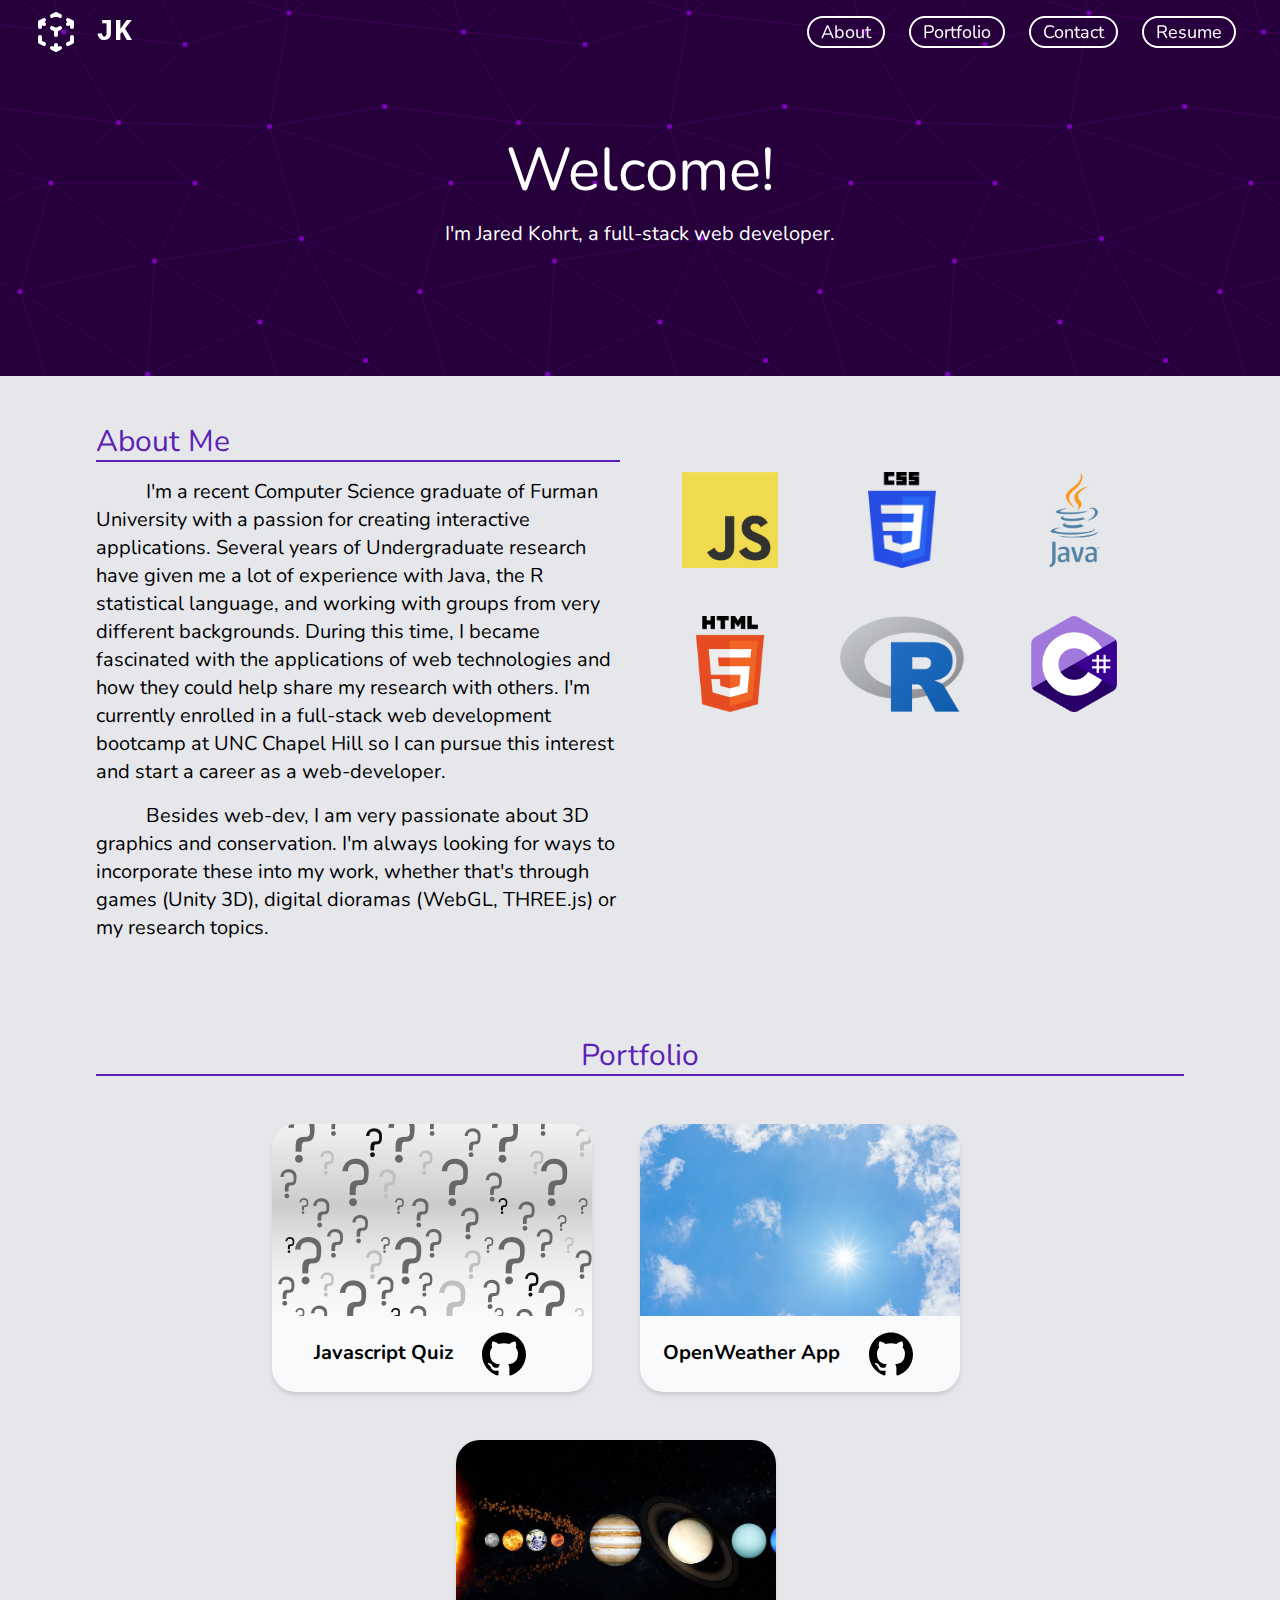
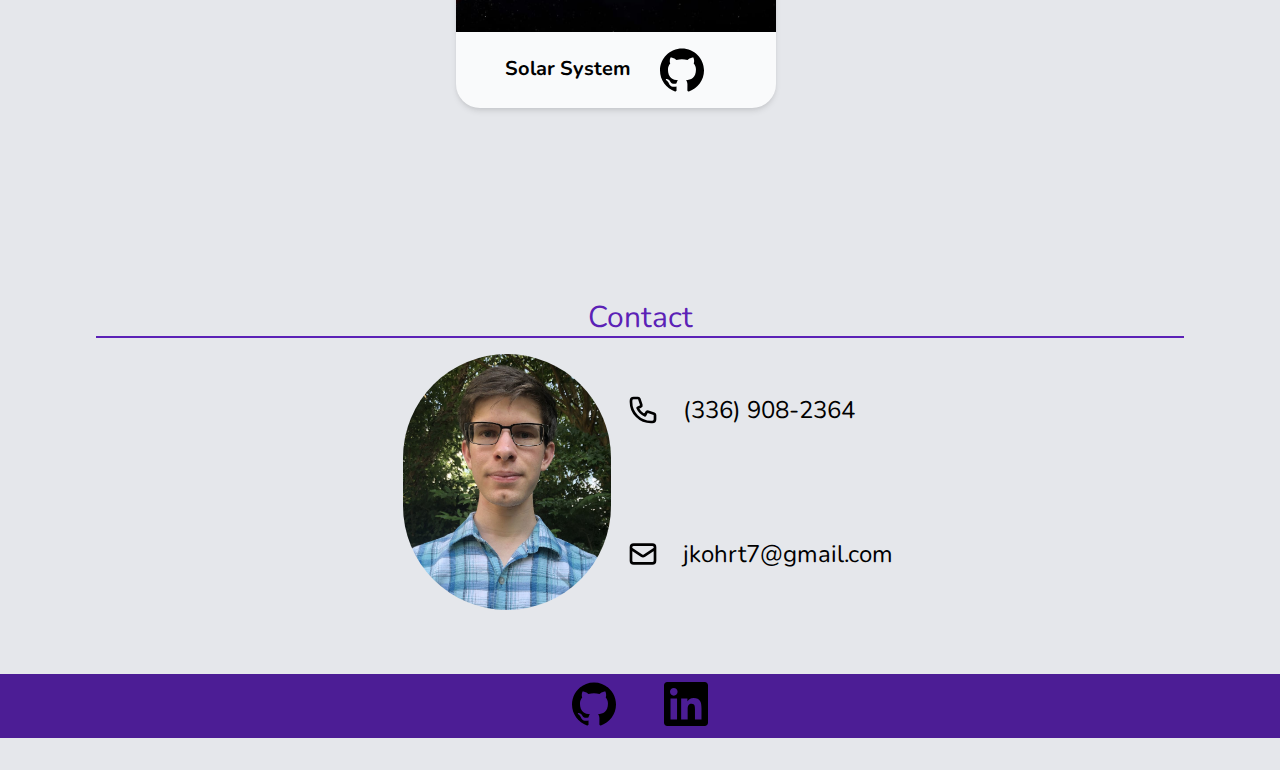
==== index.html @ 85f845a0 "First commit" ====
<html lang="en">
<head>
    <meta charset="UTF-8">
    <meta http-equiv="X-UA-Compatible" content="IE=edge">
    <meta name="viewport" content="width=device-width, initial-scale=1.0">
    <title>Document</title>
    <link rel = "stylesheet" href = "styles.css">
</head>

<body class = "text-black-700 bg-gray-200 font-body">

    <!--content wrapper-->
        <nav id= "navbar" class = "sticky -my-8 pt-2 top-0 z-50 bg-opacity-0 bg-purple-900 transition ease-in duration-500"> 
            <div class = "px-8 mx-auto"> 
                <div class = "flex justify-between align-center">     
                    
                    <!--Logo-->
                    <div class = "flex">
                        <a class = "flex items-center space-x-4" href = "#">
                            <svg xmlns="http://www.w3.org/2000/svg" class="text-white h-12 w-12" fill="none" viewBox="0 0 24 24" stroke="currentColor">
                                <path stroke-linecap="round" stroke-linejoin="round" stroke-width="2" d="M14 10l-2 1m0 0l-2-1m2 1v2.5M20 7l-2 1m2-1l-2-1m2 1v2.5M14 4l-2-1-2 1M4 7l2-1M4 7l2 1M4 7v2.5M12 21l-2-1m2 1l2-1m-2 1v-2.5M6 18l-2-1v-2.5M18 18l2-1v-2.5" />
                            </svg>
                            <span class = "font-mono text-3xl text-white font-extrabold">JK</span>
                        </a>
                    </div>
                    <!--Primary nav-->
                    <div id= "nav-menu" class = "flex hidden text-white text-lg md:flex items-center md:relative space-x-6 py-2 px-3">
                        
                        <a class= "border-2 border-white rounded-full px-3 hover:bg-white hover:text-purple-800 transition ease-in-out duration-300" href="#about-me">About</a>
                        <a class= "border-2 border-white rounded-full px-3 hover:bg-white hover:text-purple-800 transition ease-in-out duration-300" href="#portfolio">Portfolio</a>
                        <a class= "border-2 border-white rounded-full px-3 hover:bg-white hover:text-purple-800 transition ease-in-out duration-300" href="#Contact">Contact</a>
                        <a class= "border-2 border-white rounded-full px-3 hover:bg-white hover:text-purple-800 transition ease-in-out duration-300" href="img/Resume_2021.docx.pdf">Resume</a>

                    </div>

                    <!--Mobile nav. TODO: add JS functionality-->
                    <div id= "hamburger-menu-icon" class = "flex flex-col text-white cursor-pointer md:hidden space-x-3 py-2 px-3">
                        <svg xmlns="http://www.w3.org/2000/svg" class="text-white h-6 w-6" fill="none" viewBox="0 0 24 24" stroke="currentColor">
                            <path stroke-linecap="round" stroke-linejoin="round" stroke-width="2" d="M4 6h16M4 12h16M4 18h16" />
                        </svg>

                        <div id= "nav-mobile" class = "bg-purple-800 flex hidden flex-col absolute inset-y-0 right-0 w-24 mt-14">
                            <a class= "border-b-2 border-white px-3 py-2 bg-purple-800" href="#about-me">About</a>
                            <a class= "border-b-2 border-white px-3 py-2 bg-purple-800" href="#portfolio">Portfolio</a>
                            <a class= "border-b-2 border-white px-3 py-2 bg-purple-800" href="#Contact">Contact</a>
                            <a class= "border-b-2 border-white px-3 py-2 bg-purple-800" href="#img/Resume_2021.docx.pdf">Resume</a>
                        </div>
                    </div>
                </div>
            </div>
        </nav>


        <header class = "grid-rows-2 gap-4 bg-hero-pattern text-white py-32">
            <!-- background by SVGBackgrounds.com -->
            <h2 class = "text-center text-6xl py-5">Welcome!</h2>
            <h3 class = "text-center text-xl">I'm Jared Kohrt, a full-stack web developer.</h3>
        </header>

        <main class = "flex flex-col justify-center">

            <!--About me-->
            <section id = "about-me" class = "flex flex-col my-12 mx-12 md:mx-24 lg:flex-row">
                <div class = "flex-auto flex-col flex-grow-2 max-w-5xl max-w-xl">
                    <h1 class = "text-size text-purple-800 text-3xl border-purple-800 border-b-2">About Me</h1>
                    <p class= "text-xl mt-4" style="text-indent: 50px;">I'm a recent Computer Science graduate of Furman University with a passion for creating interactive applications. Several years of Undergraduate research have given me a lot of experience with Java, the R statistical language, and working with groups from very different backgrounds. During this time, I became fascinated with the applications of web technologies and how they could help share my research with others. I'm currently enrolled in a full-stack web development bootcamp at UNC Chapel Hill so I can pursue this interest and start a career as a web-developer.</p>

                    <p class= "text-xl mt-4" style="text-indent: 50px;">
                        Besides web-dev, I am very passionate about 3D graphics and conservation. I'm always looking for ways to incorporate these into my work, whether that's through games (Unity 3D), digital dioramas (WebGL, THREE.js) or my research topics.
                    </p>
                </div>

                <div id="Skills" class = "flex-auto min-w-max md:max-w-md max-w-xl">
                    <div class = "grid gap-6 p-6 grid-cols-2 grid-rows-3 md:grid-cols-3 md:grid-rows-2 md:gap-12 md:p-12">
                        <img class = "m-auto h-12 md:h-24 " src="img/javascript.png" alt="A Javascript Logo">
                        <img class = "m-auto h-12 md:h-24 " src="img/CSS.png" alt="A CSS logo">
                        <img class = "m-auto h-12 md:h-24 " src="img/java.png" alt="A Java logo">
                        <img class = "m-auto h-12 md:h-24 " src="img/html-5.png" alt="A HTML5 logo">
                        <img class = "m-auto h-12 md:h-24 " src="img/R-logo.png" alt="An R logo">
                        <img class = "m-auto h-12 md:h-24 " src="img/c-sharp.png" alt="A C# logo">
                    </div> 
                </div>
            </section>

            <!--Portfolio-->
            <section id = "portfolio" class = "flex flex-col my-12 mx-12 md:mx-24">
                <h1 class = "text-size text-purple-800 text-3xl border-purple-800 border-b-2 text-center ">Portfolio</h1>
                <!--Cards go in this div-->
                <div id = "Portfolio-cards" class = "flex flex-row flex-wrap justify-center my-12 mx-0 md:mx-16 ">

                    <!--Quiz-->
                    <div class = "rounded-3xl overflow-hidden shadow-md md:mr-12 mb-12 bg-gray-50">
                        <a href = "https://jkohrt7.github.io/Javascript_Quiz/">
                            <img class = "w-80 h-48 object-cover" src = "img/quiz.png">
                        </a>
                        <div class = "m-4 font-bold text-center text-xl ">
                            <span>Javascript Quiz</span>
                            <a href="https://github.com/jkohrt7/Javascript_Quiz">
                                <img class = "h-11 mx-6 inline" src="img/github.svg" alt="github icon">
                            </a>
                        </div>
                    </div>

                    <!--Weather-->
                    <div class = "rounded-3xl overflow-hidden shadow-md md:mr-12 mb-12 bg-gray-50">
                        <a href = "https://jkohrt7.github.io/Weather-Dashboard/">
                            <img class = "w-80 h-48 object-cover" src = "img/sky.jpg">
                            <div class = "m-4 font-bold text-center text-xl">
                                <span>OpenWeather App</span>
                                <a href="https://github.com/jkohrt7/Weather-Dashboard">
                                    <img class = "h-11 mx-6 inline" src="img/github.svg" alt="github icon">
                                </a>
                            </div>
                        </a>
                    </div>

                    <!--Solar System-->
                    <div class = "rounded-3xl overflow-hidden shadow-md md:mr-12 mb-12 bg-gray-50">
                        <a href = "https://jkohrt7.github.io/THREE.js_Solar-System/">
                            <img class = "w-80 h-48 object-cover" src = "img/solar.jpg">
                            <div class = "m-4 font-bold text-center text-xl">
                                <span>Solar System</span>
                                <a href="https://github.com/jkohrt7/THREE.js_Solar-System">
                                    <img class = "h-11 mx-6 inline" src="img/github.svg" alt="github icon">
                                </a>
                            </div>
                        </a>
                    </div>
                </div>
            </section>

            <!--Contact-->
            <!-- <section id= "Contact" class = "flex flex-col my-12 mx-24">
                <h1 class = "text-size text-purple-800 text-3xl border-purple-800 border-b-2 text-center">Contact</h1>
                <div class = "flex flex-col justify-center md:flex-row ">
                    <div class= "flex justify-center">
                        <img class = "text-center rounded-full h-72 p-4" src="img/Jared_kohrt_picture.jpg" alt="A picture of Jared--pasty with brown hair and glasses">
                    </div>

                    <form class = "grid grid-cols-2 gap-4 p-6">
                        <input class = "rounded-lg p-2" type = "text" id = "fname" name = "fname" placeholder="First Name">
                        <input class = "rounded-lg p-2" type = "text" id = "lname" name = "lname" placeholder="Last Name">
                        <input class = "rounded-lg col-span-2 p-2" type = "email" id = "email" name = "email" placeholder="example@email.com">
                        <textarea class = "rounded-lg col-span-2 h-28 resize-y p-2" placeholder = "Message"></textarea>
                    </form>
                </div>
            </section> -->

            <section id= "Contact" class = "flex flex-col my-12 mx-12 md:mx-24">
                <h1 class = "text-size text-purple-800 text-3xl border-purple-800 border-b-2 text-center">Contact</h1>
                <div class = "flex flex-col justify-center md:flex-row ">
                    <div class= "flex justify-center">
                        <img class = "text-center rounded-full h-72 p-4 min-w-72px object-cover" src="img/Jared_kohrt_picture.jpg" alt="A picture of Jared--pasty with brown hair and glasses">
                    </div>

                    <div class = "grid grid-cols-1 items-center">
                        <div class = flex>
                            <svg class = "h-8"xmlns="http://www.w3.org/2000/svg" class="h-6 w-6" fill="none" viewBox="0 0 24 24" stroke="currentColor">
                                <path stroke-linecap="round" stroke-linejoin="round" stroke-width="2" d="M3 5a2 2 0 012-2h3.28a1 1 0 01.948.684l1.498 4.493a1 1 0 01-.502 1.21l-2.257 1.13a11.042 11.042 0 005.516 5.516l1.13-2.257a1 1 0 011.21-.502l4.493 1.498a1 1 0 01.684.949V19a2 2 0 01-2 2h-1C9.716 21 3 14.284 3 6V5z" />
                            </svg> 
                            <h2 class= "sm:text-lg md:text-2xl pl-6">(336) 908-2364</h2>
                        </div>

                        <div class = flex>
                            <svg class = "h-8" xmlns="http://www.w3.org/2000/svg" class="h-6 w-6" fill="none" viewBox="0 0 24 24" stroke="currentColor">
                                <path stroke-linecap="round" stroke-linejoin="round" stroke-width="2" d="M3 8l7.89 5.26a2 2 0 002.22 0L21 8M5 19h14a2 2 0 002-2V7a2 2 0 00-2-2H5a2 2 0 00-2 2v10a2 2 0 002 2z" />
                            </svg>
                            <h2 class= "md:text-2xl pl-6">jkohrt7@gmail.com</h2>
                        </div>
                    </div>
                </div>
            </section>
        </main>

        <footer>
            <section class = "flex flex-row justify-center align-middle h-16 bg-purple-900 p-2">

                <a href="https://github.com/jkohrt7">
                    <img class = "h-11 mx-6" src="img/github.svg" alt="github icon">
                </a>
                
                <a href="https://www.linkedin.com/in/jared-kohrt-85029a19a/">
                    <img class = "h-11 mx-6" src="img/linkedin.svg" alt="the linkedin icon">
                </a>

            </section>


        </footer>

</body>

<script src="js/main.js"></script>
</html>
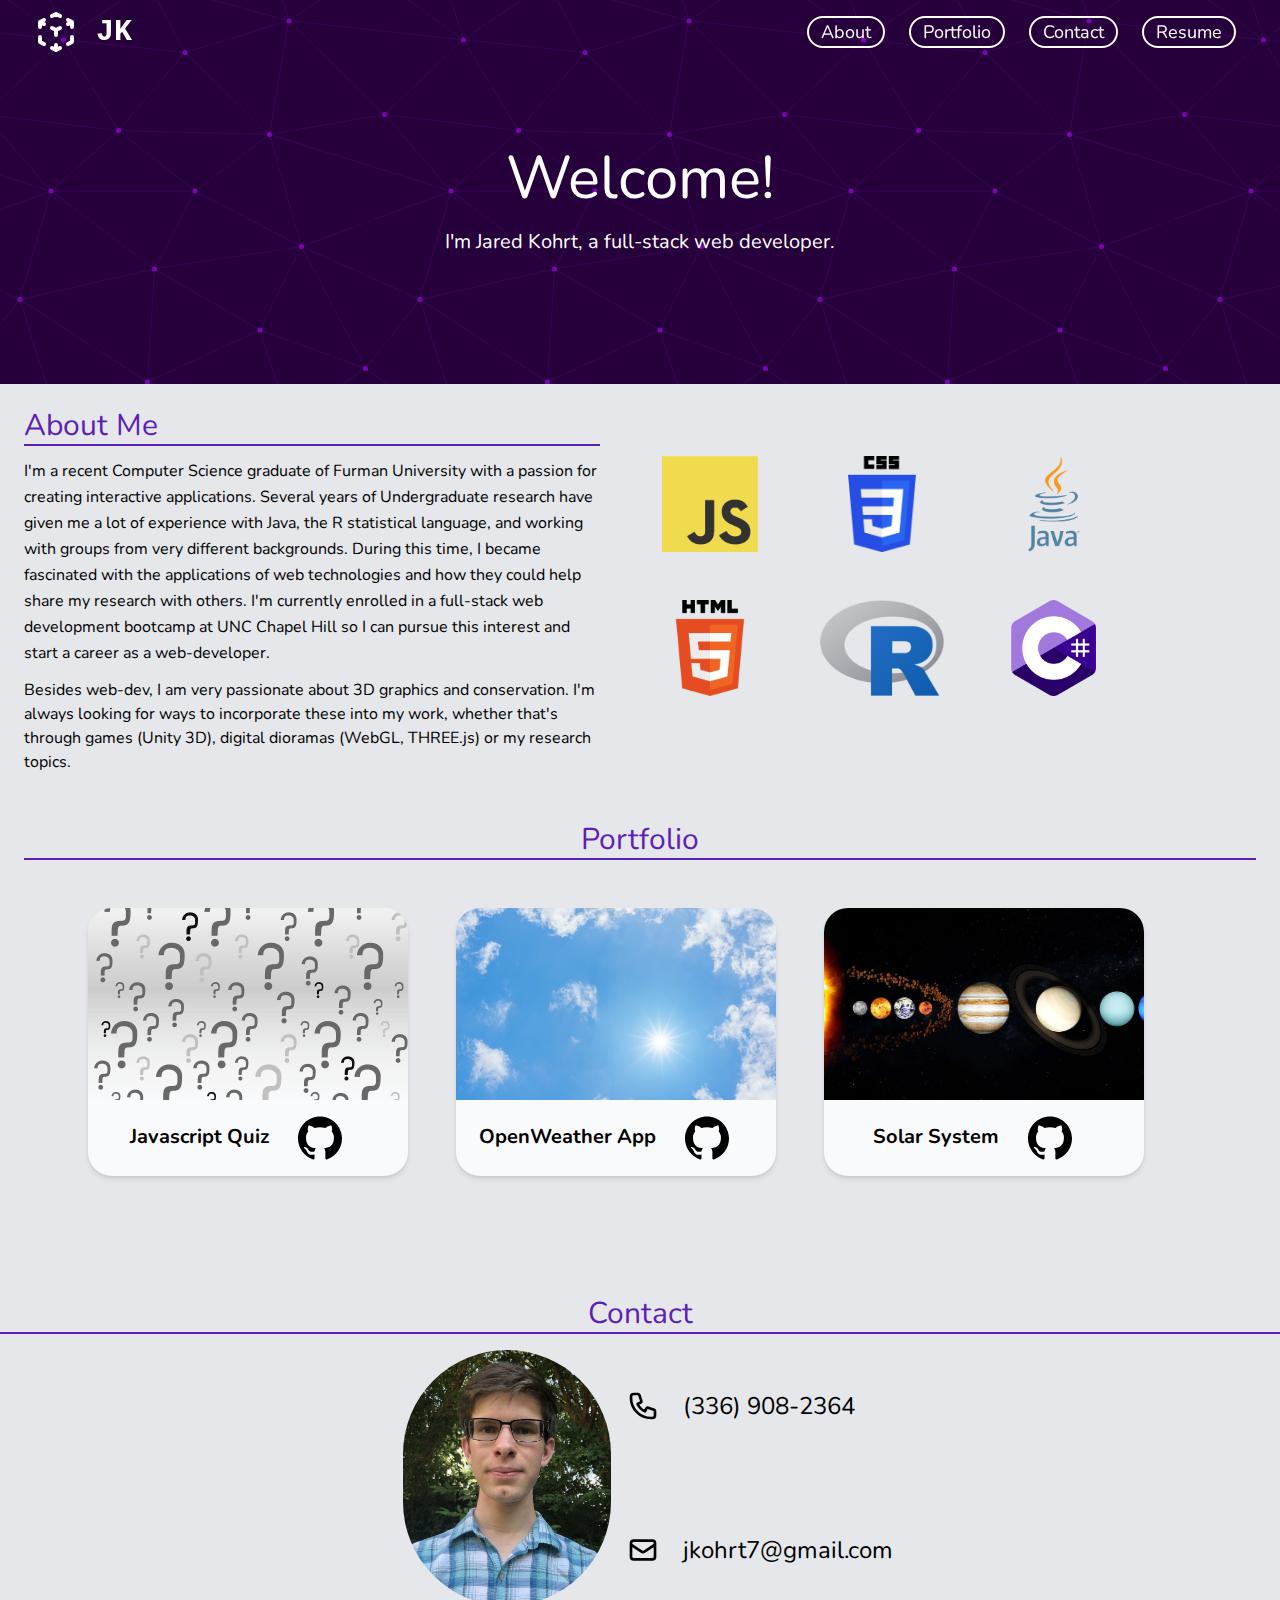
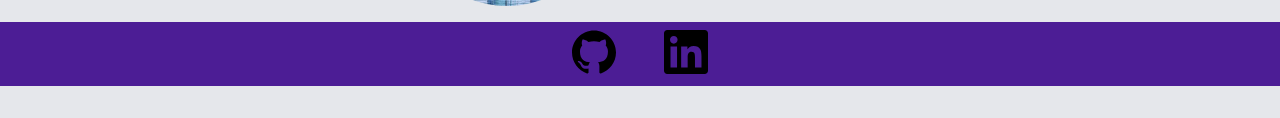
==== commit bb6d524b: "Changes to styles, page layout" ====
--- a/index.html
+++ b/index.html
@@ -9,10 +9,10 @@
 
 <body class = "text-black-700 bg-gray-200 font-body">
 
-    <!--content wrapper-->
-        <nav id= "navbar" class = "sticky -my-8 pt-2 top-0 z-50 bg-opacity-0 bg-purple-900 transition ease-in duration-500"> 
+    <!--Sticky Top Navbar-->
+        <nav id= "navbar" class = "sticky -my-8 pt-2 pb-2 top-0 z-50 bg-opacity-0 bg-purple-900 transition ease-in duration-500"> 
             <div class = "px-8 mx-auto"> 
-                <div class = "flex justify-between align-center">     
+                <div class = "flex justify-between align-middle">     
                     
                     <!--Logo-->
                     <div class = "flex">
@@ -23,13 +23,14 @@
                             <span class = "font-mono text-3xl text-white font-extrabold">JK</span>
                         </a>
                     </div>
+                    
                     <!--Primary nav-->
                     <div id= "nav-menu" class = "flex hidden text-white text-lg md:flex items-center md:relative space-x-6 py-2 px-3">
                         
                         <a class= "border-2 border-white rounded-full px-3 hover:bg-white hover:text-purple-800 transition ease-in-out duration-300" href="#about-me">About</a>
                         <a class= "border-2 border-white rounded-full px-3 hover:bg-white hover:text-purple-800 transition ease-in-out duration-300" href="#portfolio">Portfolio</a>
                         <a class= "border-2 border-white rounded-full px-3 hover:bg-white hover:text-purple-800 transition ease-in-out duration-300" href="#Contact">Contact</a>
-                        <a class= "border-2 border-white rounded-full px-3 hover:bg-white hover:text-purple-800 transition ease-in-out duration-300" href="img/Resume_2021.docx.pdf">Resume</a>
+                        <a class= "border-2 border-white rounded-full px-3 hover:bg-white hover:text-purple-800 transition ease-in-out duration-300" href="https://docs.google.com/document/d/1C6agndc-HKKnqhif_lM-BofTy1lBhqNn/edit?usp=sharing&ouid=107624104752009449706&rtpof=true&sd=true">Resume</a>
 
                     </div>
 
@@ -50,126 +51,124 @@
             </div>
         </nav>
 
-
+        <!--Hero Background and Name-->
         <header class = "grid-rows-2 gap-4 bg-hero-pattern text-white py-32">
             <!-- background by SVGBackgrounds.com -->
             <h2 class = "text-center text-6xl py-5">Welcome!</h2>
             <h3 class = "text-center text-xl">I'm Jared Kohrt, a full-stack web developer.</h3>
         </header>
 
-        <main class = "flex flex-col justify-center">
+        <!--Main content: has three columns of content, but left and right are just for spacing.-->
+        <main class = "flex flex-row ">
+            <!--LEFT BORDER-->
+            <div id = "left-border" class = "flex-grow">
+                <!--Just filler-->
+            </div>
 
-            <!--About me-->
-            <section id = "about-me" class = "flex flex-col my-12 mx-12 md:mx-24 lg:flex-row">
-                <div class = "flex-auto flex-col flex-grow-2 max-w-5xl max-w-xl">
-                    <h1 class = "text-size text-purple-800 text-3xl border-purple-800 border-b-2">About Me</h1>
-                    <p class= "text-xl mt-4" style="text-indent: 50px;">I'm a recent Computer Science graduate of Furman University with a passion for creating interactive applications. Several years of Undergraduate research have given me a lot of experience with Java, the R statistical language, and working with groups from very different backgrounds. During this time, I became fascinated with the applications of web technologies and how they could help share my research with others. I'm currently enrolled in a full-stack web development bootcamp at UNC Chapel Hill so I can pursue this interest and start a career as a web-developer.</p>
+            <!--CONTENT-->
+            <div id = "center-content" class = "">
+                <!--About Me and Skills-->
+                <section id = "about-me" class = "flex flex-grow flex-col md:flex-row p-6">
+                    <div class = "flex flex-col max-w-xl">
+                        <h1 class = "custom-purple-header">
+                            About Me
+                        </h1>
+                        <p class = "leading-relaxed pt-3">
+                            I'm a recent Computer Science graduate of Furman University with a passion for creating interactive applications. Several years of Undergraduate research have given me a lot of experience with Java, the R statistical language, and working with groups from very different backgrounds. During this time, I became fascinated with the applications of web technologies and how they could help share my research with others. I'm currently enrolled in a full-stack web development bootcamp at UNC Chapel Hill so I can pursue this interest and start a career as a web-developer.                    
+                        </p>
+                        <p class = pt-3>
+                            Besides web-dev, I am very passionate about 3D graphics and conservation. I'm always looking for ways to incorporate these into my work, whether that's through games (Unity 3D), digital dioramas (WebGL, THREE.js) or my research topics.
+                        </p>
+                    </div>
+                    <div class = "max-w-xl">
+                        <div id="Skills" class = "flex min-w-max md:max-w-md max-w-xl">
+                            <div class = "grid gap-6 p-6 grid-cols-2 grid-rows-3 md:grid-cols-3 md:grid-rows-2 md:gap-12 md:p-12">
+                                <img class = "m-auto h-12 md:h-24 " src="img/javascript.png" alt="A Javascript Logo">
+                                <img class = "m-auto h-12 md:h-24 " src="img/CSS.png" alt="A CSS logo">
+                                <img class = "m-auto h-12 md:h-24 " src="img/java.png" alt="A Java logo">
+                                <img class = "m-auto h-12 md:h-24 " src="img/html-5.png" alt="A HTML5 logo">
+                                <img class = "m-auto h-12 md:h-24 " src="img/R-logo.png" alt="An R logo">
+                                <img class = "m-auto h-12 md:h-24 " src="img/c-sharp.png" alt="A C# logo">
+                            </div> 
+                        </div>
+                    </div>
+                </section>
 
-                    <p class= "text-xl mt-4" style="text-indent: 50px;">
-                        Besides web-dev, I am very passionate about 3D graphics and conservation. I'm always looking for ways to incorporate these into my work, whether that's through games (Unity 3D), digital dioramas (WebGL, THREE.js) or my research topics.
-                    </p>
-                </div>
+                <section id = "portfolio" class = "flex justify-center mx-auto flex-col p-6">
+                    <h1 class = "custom-purple-header max-w-full text-center">Portfolio</h1>
+                    <!--Cards go in this div-->
+                    <div id = "Portfolio-cards" class = "flex flex-row flex-wrap justify-center my-12 mx-0 md:mx-16 ">
 
-                <div id="Skills" class = "flex-auto min-w-max md:max-w-md max-w-xl">
-                    <div class = "grid gap-6 p-6 grid-cols-2 grid-rows-3 md:grid-cols-3 md:grid-rows-2 md:gap-12 md:p-12">
-                        <img class = "m-auto h-12 md:h-24 " src="img/javascript.png" alt="A Javascript Logo">
-                        <img class = "m-auto h-12 md:h-24 " src="img/CSS.png" alt="A CSS logo">
-                        <img class = "m-auto h-12 md:h-24 " src="img/java.png" alt="A Java logo">
-                        <img class = "m-auto h-12 md:h-24 " src="img/html-5.png" alt="A HTML5 logo">
-                        <img class = "m-auto h-12 md:h-24 " src="img/R-logo.png" alt="An R logo">
-                        <img class = "m-auto h-12 md:h-24 " src="img/c-sharp.png" alt="A C# logo">
-                    </div> 
-                </div>
-            </section>
+                        <!--Quiz-->
+                        <div class = "rounded-3xl overflow-hidden shadow-md md:mr-12 mb-12 bg-gray-50">
+                            <a href = "https://jkohrt7.github.io/Javascript_Quiz/">
+                                <img class = "w-80 h-48 object-cover" src = "img/quiz.png">
+                            </a>
+                            <div class = "m-4 font-bold text-center text-xl ">
+                                <span>Javascript Quiz</span>
+                                <a href="https://github.com/jkohrt7/Javascript_Quiz">
+                                    <img class = "h-11 mx-6 inline" src="img/github.svg" alt="github icon">
+                                </a>
+                            </div>
+                        </div>
 
-            <!--Portfolio-->
-            <section id = "portfolio" class = "flex flex-col my-12 mx-12 md:mx-24">
-                <h1 class = "text-size text-purple-800 text-3xl border-purple-800 border-b-2 text-center ">Portfolio</h1>
-                <!--Cards go in this div-->
-                <div id = "Portfolio-cards" class = "flex flex-row flex-wrap justify-center my-12 mx-0 md:mx-16 ">
+                        <!--Weather-->
+                        <div class = "rounded-3xl overflow-hidden shadow-md md:mr-12 mb-12 bg-gray-50">
+                            <a href = "https://jkohrt7.github.io/Weather-Dashboard/">
+                                <img class = "w-80 h-48 object-cover" src = "img/sky.jpg">
+                                <div class = "m-4 font-bold text-center text-xl">
+                                    <span>OpenWeather App</span>
+                                    <a href="https://github.com/jkohrt7/Weather-Dashboard">
+                                        <img class = "h-11 mx-6 inline" src="img/github.svg" alt="github icon">
+                                    </a>
+                                </div>
+                            </a>
+                        </div>
 
-                    <!--Quiz-->
-                    <div class = "rounded-3xl overflow-hidden shadow-md md:mr-12 mb-12 bg-gray-50">
-                        <a href = "https://jkohrt7.github.io/Javascript_Quiz/">
-                            <img class = "w-80 h-48 object-cover" src = "img/quiz.png">
-                        </a>
-                        <div class = "m-4 font-bold text-center text-xl ">
-                            <span>Javascript Quiz</span>
-                            <a href="https://github.com/jkohrt7/Javascript_Quiz">
-                                <img class = "h-11 mx-6 inline" src="img/github.svg" alt="github icon">
+                        <!--Solar System-->
+                        <div class = "rounded-3xl overflow-hidden shadow-md md:mr-12 mb-12 bg-gray-50">
+                            <a href = "https://jkohrt7.github.io/THREE.js_Solar-System/">
+                                <img class = "w-80 h-48 object-cover" src = "img/solar.jpg">
+                                <div class = "m-4 font-bold text-center text-xl">
+                                    <span>Solar System</span>
+                                    <a href="https://github.com/jkohrt7/THREE.js_Solar-System">
+                                        <img class = "h-11 mx-6 inline" src="img/github.svg" alt="github icon">
+                                    </a>
+                                </div>
                             </a>
                         </div>
                     </div>
+                </section>
 
-                    <!--Weather-->
-                    <div class = "rounded-3xl overflow-hidden shadow-md md:mr-12 mb-12 bg-gray-50">
-                        <a href = "https://jkohrt7.github.io/Weather-Dashboard/">
-                            <img class = "w-80 h-48 object-cover" src = "img/sky.jpg">
-                            <div class = "m-4 font-bold text-center text-xl">
-                                <span>OpenWeather App</span>
-                                <a href="https://github.com/jkohrt7/Weather-Dashboard">
-                                    <img class = "h-11 mx-6 inline" src="img/github.svg" alt="github icon">
-                                </a>
-                            </div>
-                        </a>
-                    </div>
-
-                    <!--Solar System-->
-                    <div class = "rounded-3xl overflow-hidden shadow-md md:mr-12 mb-12 bg-gray-50">
-                        <a href = "https://jkohrt7.github.io/THREE.js_Solar-System/">
-                            <img class = "w-80 h-48 object-cover" src = "img/solar.jpg">
-                            <div class = "m-4 font-bold text-center text-xl">
-                                <span>Solar System</span>
-                                <a href="https://github.com/jkohrt7/THREE.js_Solar-System">
-                                    <img class = "h-11 mx-6 inline" src="img/github.svg" alt="github icon">
-                                </a>
-                            </div>
-                        </a>
-                    </div>
-                </div>
-            </section>
-
-            <!--Contact-->
-            <!-- <section id= "Contact" class = "flex flex-col my-12 mx-24">
-                <h1 class = "text-size text-purple-800 text-3xl border-purple-800 border-b-2 text-center">Contact</h1>
-                <div class = "flex flex-col justify-center md:flex-row ">
-                    <div class= "flex justify-center">
-                        <img class = "text-center rounded-full h-72 p-4" src="img/Jared_kohrt_picture.jpg" alt="A picture of Jared--pasty with brown hair and glasses">
-                    </div>
-
-                    <form class = "grid grid-cols-2 gap-4 p-6">
-                        <input class = "rounded-lg p-2" type = "text" id = "fname" name = "fname" placeholder="First Name">
-                        <input class = "rounded-lg p-2" type = "text" id = "lname" name = "lname" placeholder="Last Name">
-                        <input class = "rounded-lg col-span-2 p-2" type = "email" id = "email" name = "email" placeholder="example@email.com">
-                        <textarea class = "rounded-lg col-span-2 h-28 resize-y p-2" placeholder = "Message"></textarea>
-                    </form>
-                </div>
-            </section> -->
-
-            <section id= "Contact" class = "flex flex-col my-12 mx-12 md:mx-24">
-                <h1 class = "text-size text-purple-800 text-3xl border-purple-800 border-b-2 text-center">Contact</h1>
-                <div class = "flex flex-col justify-center md:flex-row ">
-                    <div class= "flex justify-center">
-                        <img class = "text-center rounded-full h-72 p-4 min-w-72px object-cover" src="img/Jared_kohrt_picture.jpg" alt="A picture of Jared--pasty with brown hair and glasses">
-                    </div>
-
-                    <div class = "grid grid-cols-1 items-center">
-                        <div class = flex>
-                            <svg class = "h-8"xmlns="http://www.w3.org/2000/svg" class="h-6 w-6" fill="none" viewBox="0 0 24 24" stroke="currentColor">
-                                <path stroke-linecap="round" stroke-linejoin="round" stroke-width="2" d="M3 5a2 2 0 012-2h3.28a1 1 0 01.948.684l1.498 4.493a1 1 0 01-.502 1.21l-2.257 1.13a11.042 11.042 0 005.516 5.516l1.13-2.257a1 1 0 011.21-.502l4.493 1.498a1 1 0 01.684.949V19a2 2 0 01-2 2h-1C9.716 21 3 14.284 3 6V5z" />
-                            </svg> 
-                            <h2 class= "sm:text-lg md:text-2xl pl-6">(336) 908-2364</h2>
+                <section id= "Contact" class = "flex flex-col">
+                    <h1 class = "text-size text-purple-800 text-3xl border-purple-800 border-b-2 text-center">Contact</h1>
+                    <div class = "flex flex-col justify-center md:flex-row ">
+                        <div class= "flex justify-center">
+                            <img class = "text-center rounded-full h-72 p-4 min-w-72px object-cover" src="img/Jared_kohrt_picture.jpg" alt="A picture of Jared--pasty with brown hair and glasses">
                         </div>
 
-                        <div class = flex>
-                            <svg class = "h-8" xmlns="http://www.w3.org/2000/svg" class="h-6 w-6" fill="none" viewBox="0 0 24 24" stroke="currentColor">
-                                <path stroke-linecap="round" stroke-linejoin="round" stroke-width="2" d="M3 8l7.89 5.26a2 2 0 002.22 0L21 8M5 19h14a2 2 0 002-2V7a2 2 0 00-2-2H5a2 2 0 00-2 2v10a2 2 0 002 2z" />
-                            </svg>
-                            <h2 class= "md:text-2xl pl-6">jkohrt7@gmail.com</h2>
+                        <div class = "grid grid-cols-1 items-center">
+                            <div class = flex>
+                                <svg class = "h-8"xmlns="http://www.w3.org/2000/svg" class="h-6 w-6" fill="none" viewBox="0 0 24 24" stroke="currentColor">
+                                    <path stroke-linecap="round" stroke-linejoin="round" stroke-width="2" d="M3 5a2 2 0 012-2h3.28a1 1 0 01.948.684l1.498 4.493a1 1 0 01-.502 1.21l-2.257 1.13a11.042 11.042 0 005.516 5.516l1.13-2.257a1 1 0 011.21-.502l4.493 1.498a1 1 0 01.684.949V19a2 2 0 01-2 2h-1C9.716 21 3 14.284 3 6V5z" />
+                                </svg> 
+                                <h2 class= "sm:text-lg md:text-2xl pl-6">(336) 908-2364</h2>
+                            </div>
+
+                            <div class = flex>
+                                <svg class = "h-8" xmlns="http://www.w3.org/2000/svg" class="h-6 w-6" fill="none" viewBox="0 0 24 24" stroke="currentColor">
+                                    <path stroke-linecap="round" stroke-linejoin="round" stroke-width="2" d="M3 8l7.89 5.26a2 2 0 002.22 0L21 8M5 19h14a2 2 0 002-2V7a2 2 0 00-2-2H5a2 2 0 00-2 2v10a2 2 0 002 2z" />
+                                </svg>
+                                <h2 class= "md:text-2xl pl-6">jkohrt7@gmail.com</h2>
+                            </div>
                         </div>
                     </div>
-                </div>
-            </section>
+                </section>
+            </div>
+            <!--END CONTENT-->
+
+            <!--RIGHT BORDER-->
+            <div id = "right-border" class = "flex-grow"></div>
         </main>
 
         <footer>
--- a/styles.css
+++ b/styles.css
@@ -32438,6 +32438,18 @@
   content: none;
 }
 
+/* Header */
+
+.custom-purple-header {
+  border-bottom-width: 2px;
+  --tw-border-opacity: 1;
+  border-color: rgba(91, 33, 182, var(--tw-border-opacity));
+  font-size: 1.875rem;
+  line-height: 2.25rem;
+  --tw-text-opacity: 1;
+  color: rgba(91, 33, 182, var(--tw-text-opacity))
+}
+
 @media (min-width: 640px){
   .sm\:container{
     width: 100%;
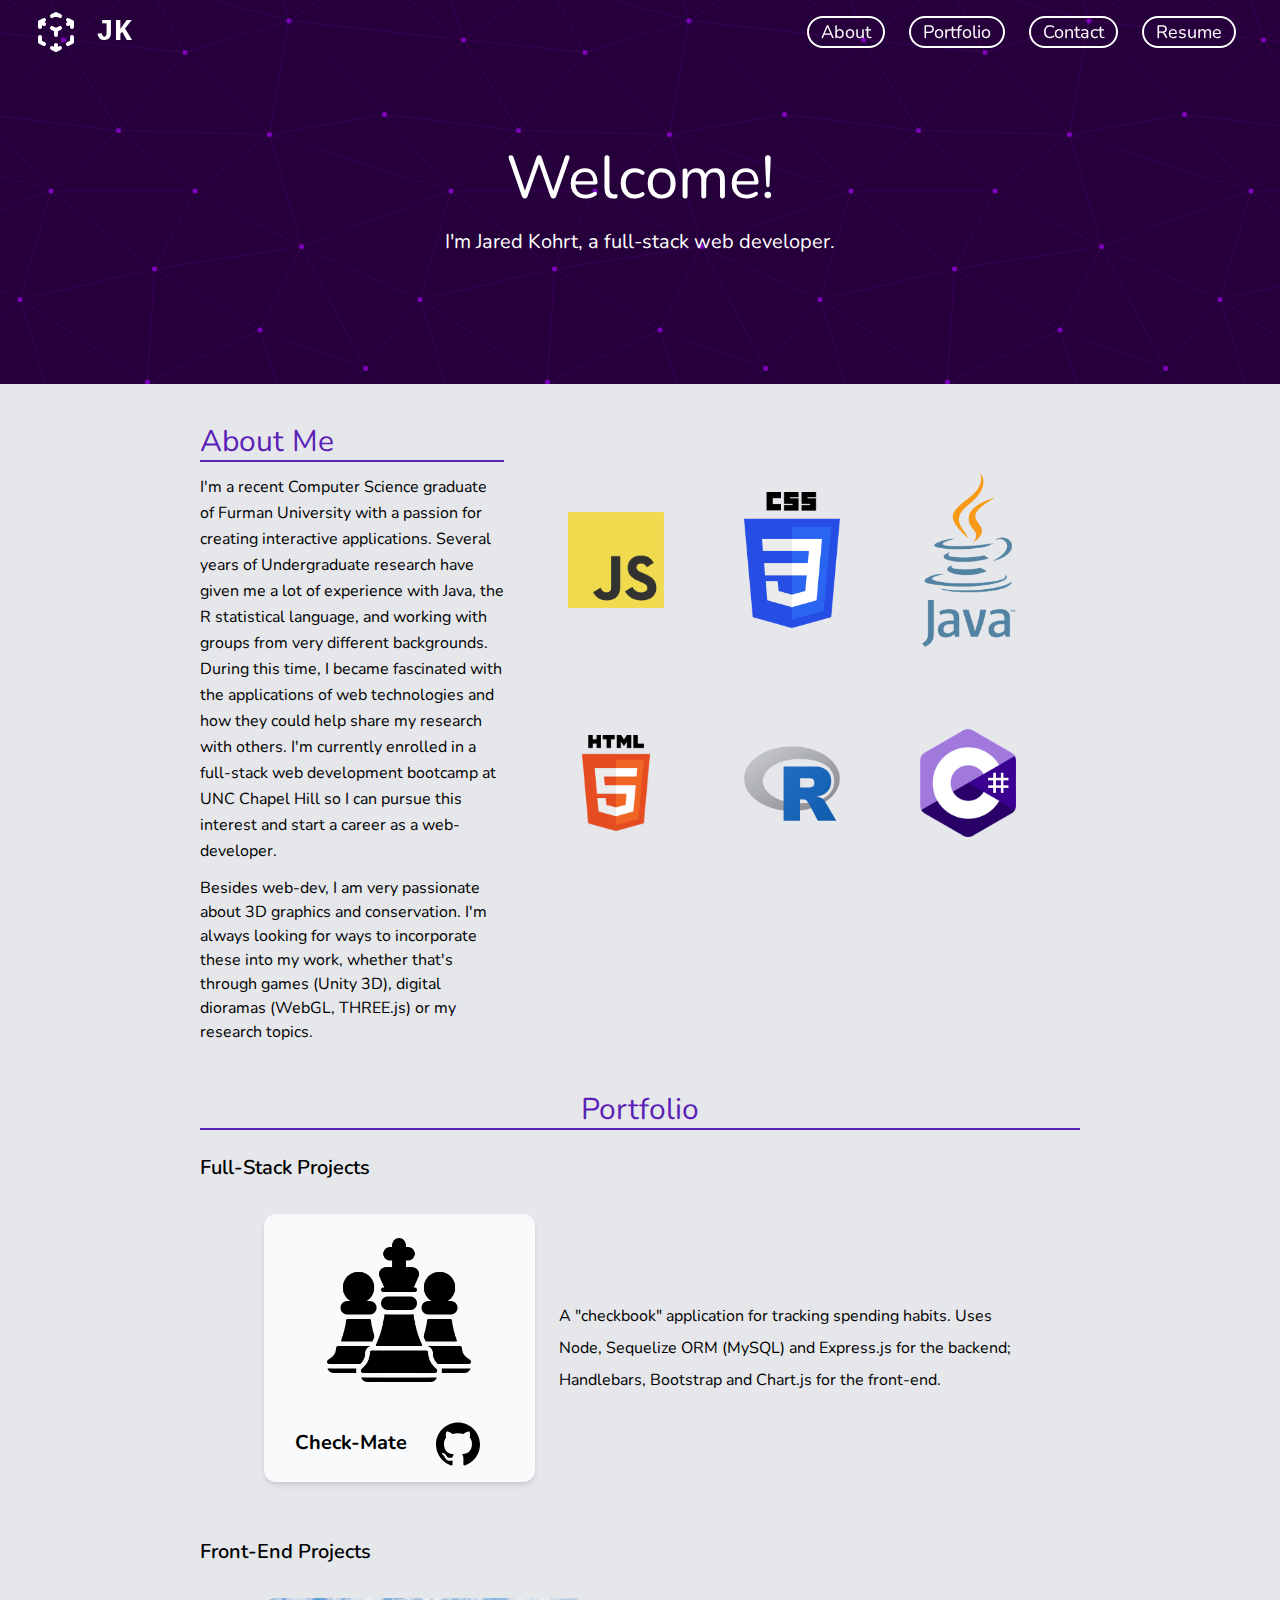
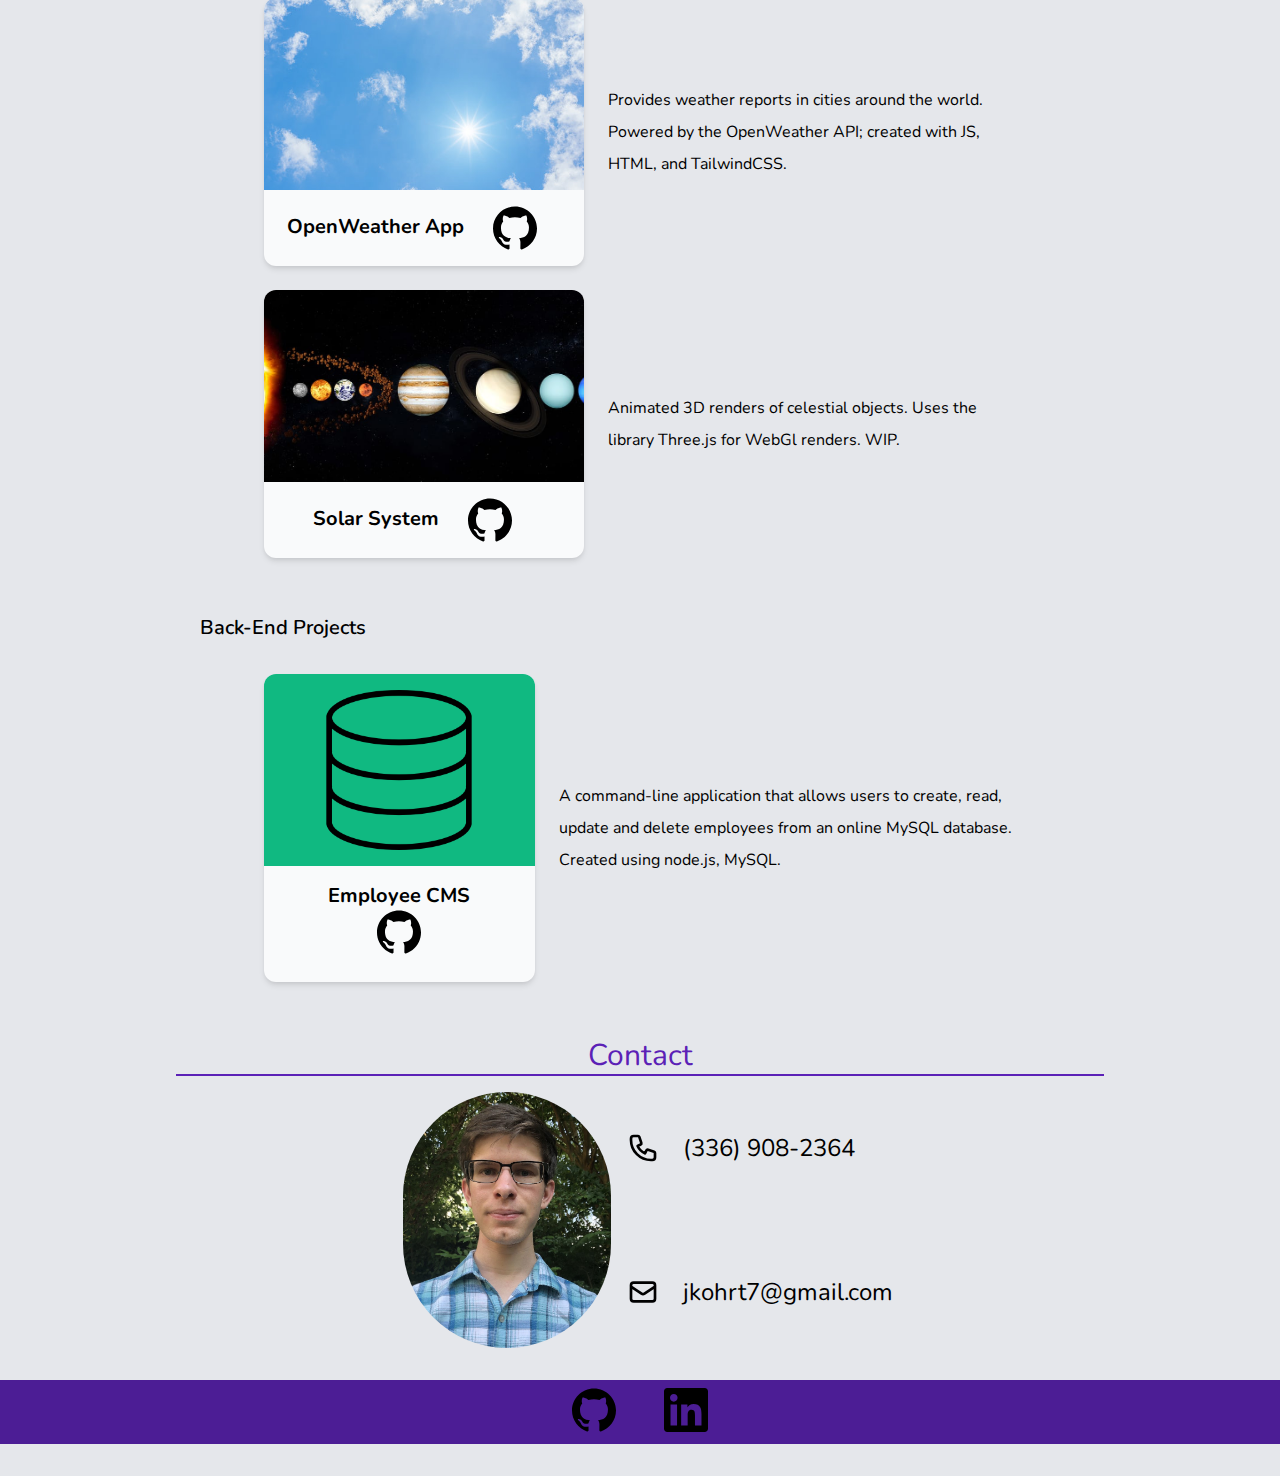
==== commit 7e27b1b0: "Fixed lots of mobile-view issues" ====
--- a/index.html
+++ b/index.html
@@ -44,7 +44,7 @@
                             <a class= "border-b-2 border-white px-3 py-2 bg-purple-800" href="#about-me">About</a>
                             <a class= "border-b-2 border-white px-3 py-2 bg-purple-800" href="#portfolio">Portfolio</a>
                             <a class= "border-b-2 border-white px-3 py-2 bg-purple-800" href="#Contact">Contact</a>
-                            <a class= "border-b-2 border-white px-3 py-2 bg-purple-800" href="#img/Resume_2021.docx.pdf">Resume</a>
+                            <a class= "border-b-2 border-white px-3 py-2 bg-purple-800" href="https://docs.google.com/document/d/1C6agndc-HKKnqhif_lM-BofTy1lBhqNn/edit?usp=sharing&ouid=107624104752009449706&rtpof=true&sd=true">Resume</a>
                         </div>
                     </div>
                 </div>
@@ -52,123 +52,203 @@
         </nav>
 
         <!--Hero Background and Name-->
-        <header class = "grid-rows-2 gap-4 bg-hero-pattern text-white py-32">
+        <header class = "grid-rows-2 gap-4 bg-hero-pattern bg-fixed text-white py-32">
             <!-- background by SVGBackgrounds.com -->
             <h2 class = "text-center text-6xl py-5">Welcome!</h2>
             <h3 class = "text-center text-xl">I'm Jared Kohrt, a full-stack web developer.</h3>
         </header>
 
         <!--Main content: has three columns of content, but left and right are just for spacing.-->
-        <main class = "flex flex-row ">
+        <main class = "flex flex-col">
             <!--LEFT BORDER-->
-            <div id = "left-border" class = "flex-grow">
-                <!--Just filler-->
+            <div class = "p-4 md:m-auto w-full md:w-9/12">
+
+                <!--CONTENT-->
+                <div id = "center-content" class = "">
+                    <!--About Me and Skills-->
+                    <section id = "about-me" class = "flex flex-grow flex-col md:flex-row p-1 md:p-6 pt-12">
+                        <div class = "flex flex-col max-w-xl">
+                            <h1 class = "custom-purple-header">
+                                About Me
+                            </h1>
+                            <p class = "leading-relaxed pt-3">
+                                I'm a recent Computer Science graduate of Furman University with a passion for creating interactive applications. Several years of Undergraduate research have given me a lot of experience with Java, the R statistical language, and working with groups from very different backgrounds. During this time, I became fascinated with the applications of web technologies and how they could help share my research with others. I'm currently enrolled in a full-stack web development bootcamp at UNC Chapel Hill so I can pursue this interest and start a career as a web-developer.                    
+                            </p>
+                            <p class = pt-3>
+                                Besides web-dev, I am very passionate about 3D graphics and conservation. I'm always looking for ways to incorporate these into my work, whether that's through games (Unity 3D), digital dioramas (WebGL, THREE.js) or my research topics.
+                            </p>
+                        </div>
+                        <div class = "max-w-xl">
+                            <div id="Skills" class = "flex m-auto flex-wrap">
+                                <div class = "grid gap-6 p-6 grid-cols-2 grid-rows-3 md:grid-cols-3 md:grid-rows-2 md:gap-12 md:p-12 ">
+                                    <img class = "m-auto w-4/12 md:w-9/12   " src="img/javascript.png" alt="A Javascript Logo">
+                                    <img class = "m-auto w-4/12 md:w-9/12 " src="img/CSS.png" alt="A CSS logo">
+                                    <img class = "m-auto w-4/12 md:w-9/12 " src="img/java.png" alt="A Java logo">
+                                    <img class = "m-auto w-4/12 md:w-9/12 " src="img/html-5.png" alt="A HTML5 logo">
+                                    <img class = "m-auto w-4/12 md:w-9/12 " src="img/R-logo.png" alt="An R logo">
+                                    <img class = "m-auto w-4/12 md:w-9/12 " src="img/c-sharp.png" alt="A C# logo">
+                                </div> 
+                            </div>
+                        </div>
+                    </section>
+
+                    <section id = "portfolio" class = "flex justify-center mx-auto flex-col p-1 md:p-6">
+                        <h1 class = "custom-purple-header max-w-full text-center">Portfolio</h1>
+
+
+                        <!--Full Stack container-->
+                        <h2 class = "text-xl font-semibold mt-6">Full-Stack Projects</h2>
+                        <div id = "full-stack-cards" class = "flex flex-col flex-wrap justify-center my-8 mx-0 md:mx-16 md:gap-y-6">
+
+
+                            <!--Check-Mate-->
+                            <div class = "flex flex-col md:flex-row">
+
+                                <!--Card-->
+                                <div class = "rounded-xl bg-gray-50 shadow-md flex-auto">
+                                    <a href="https://check-mate-finance-tool.herokuapp.com/">
+                                        <img class = "w-80 h-48 object-scale-down py-6 m-auto" src="img/chess.png" alt="chess-icon">
+                                        <div class = "m-4 font-bold text-center text-xl">
+                                            <span>Check-Mate</span>
+                                            <a href="https://github.com/jordandub1/check-mate">
+                                                <img class = "h-11 mx-6 inline" src="img/github.svg" alt="github icon">
+                                            </a>
+                                        </div>
+                                    </a>
+                                </div>
+
+                                <!--Description-->
+                                <div class = "leading-loose w-9/12 flex-shrink m-auto pt-4 md:pl-6 md:pt-0">
+                                    A "checkbook" application for tracking spending habits. Uses Node, Sequelize ORM (MySQL) and Express.js for the backend; 
+                                    Handlebars, Bootstrap and Chart.js for the front-end.
+                                </div>
+                            </div>
+
+                            <!--Add additional cards as number of apps increases-->
+                        </div>
+
+                        <!--Front-end container-->
+                        <h2 class = "text-xl font-semibold mt-6">Front-End Projects</h2>
+                        <div id = "front-end-cards" class = "flex flex-col flex-wrap justify-center my-8 mx-0 md:mx-16 gap-y-6">
+
+
+                            <!--Weather-->
+                            <div class = "flex flex-col md:flex-row">
+
+                                <!--Card-->
+                                <div class = "rounded-xl bg-gray-50 flex-auto shadow-md">
+                                    <a href = "https://jkohrt7.github.io/Weather_Dashboard_V2/">
+                                        <!--Used instead of image tag so it can stretch 'behind' the container-->
+                                        <div class = "bg-cover bg-center rounded-t-xl" style = "background-image: url(img/sky.jpg);">
+                                            <div class = "w-80 h-48 "></div>
+                                        </div>
+                                        
+                                        <div class = "m-4 font-bold text-center text-xl">
+                                            <span>OpenWeather App</span>
+                                            <a href="https://github.com/jordandub1/check-mate">
+                                                <img class = "h-11 mx-6 inline" src="img/github.svg" alt="github icon">
+                                            </a>
+                                        </div>
+                                    </a>
+                                </div>
+
+                                <!--Description-->
+                                <div class = "leading-loose pt-4 w-9/12 flex-auto m-auto md:pl-6 md:pt-0">
+                                    Provides weather reports in cities around the world. Powered by the OpenWeather API; created with JS, HTML, and TailwindCSS.
+                                </div>
+                            </div>
+
+                            <!--Solar System-->
+                            <div class = "flex flex-col md:flex-row">
+
+                                <!--Card-->
+                                <div class = "rounded-xl bg-gray-50 flex-auto shadow-md">
+                                    <a href = "https://github.com/jkohrt7/THREE.js_Solar-System/">
+                                        <div class = "bg-cover bg-center rounded-t-xl" style = "background-image: url(img/solar.jpg);">
+                                            <div class = "w-80 h-48 "></div>
+                                        </div>
+                                        <div class = "m-4 font-bold text-center text-xl">
+                                            <span>Solar System</span>
+                                            <a href="https://github.com/jordandub1/check-mate">
+                                                <img class = "h-11 mx-6 inline" src="img/github.svg" alt="github icon">
+                                            </a>
+                                        </div>
+                                    </a>
+                                </div>
+
+                                <!--Description-->
+                                <div class = "leading-loose pt-4 w-9/12 flex-shrink m-auto md:pl-6 md:pt-0">
+                                    Animated 3D renders of celestial objects. Uses the library Three.js for WebGl renders. WIP.
+                                </div>
+                            </div>
+
+                            <!--Add additional cards as number of apps increases-->
+                        </div>
+
+                        <!--Back-end container-->
+                        <h1 class = "text-xl font-semibold mt-6">Back-End Projects</h1>
+                        <div id = "back-end-cards" class = "flex flex-col flex-wrap justify-center my-8 mx-0 md:mx-16 gap-y-6">
+                            
+                            <!--Employee CMS-->
+                            <div class = "flex flex-col md:flex-row">
+
+                                <!--Card-->
+                                <div class = "rounded-xl bg-gray-50 flex-auto shadow-md">
+                                    <a href = "https://github.com/jkohrt7/Employee_CMS">
+                                        <div class = "bg-green-500 rounded-t-xl ">
+                                            <img class = "w-80 h-48 object-scale-down p-4 m-auto" src="img/db.png" alt="db-icon">
+                                        </div>
+                                        
+                                        <div class = "m-4 font-bold text-center text-xl">
+                                            <span>Employee CMS</span>
+                                            <a href="https://github.com/jordandub1/check-mate">
+                                                <img class = "h-11 mx-6 inline mb-3" src="img/github.svg" alt="github icon">
+                                            </a>
+                                        </div>
+                                    </a>
+                                </div>
+
+                                <!--Description-->
+                                <div class = "leading-loose w-9/12 flex-shrink m-auto md:pl-6 md:pt-0">
+                                    A command-line application that allows users to create, read, update and delete employees from an online MySQL database. Created using node.js, MySQL.
+                                </div>
+                            </div>
+
+
+                        </div>
+                    </section>
+                    <!--End Portfolio-->
+
+                    <!--Contact Section-->
+                    <section id= "Contact" class = "flex flex-col">
+                        <h1 class = "text-size text-purple-800 text-3xl border-purple-800 border-b-2 text-center">Contact</h1>
+                        <div class = "flex flex-col justify-center md:flex-row ">
+                            <div class= "flex justify-center">
+                                <img class = "text-center rounded-full h-72 p-4 min-w-72px object-cover" src="img/Jared_kohrt_picture.jpg" alt="A picture of Jared--pasty with brown hair and glasses">
+                            </div>
+
+                            <div class = "grid grid-cols-1 items-center">
+                                <div class = flex>
+                                    <svg class = "h-8"xmlns="http://www.w3.org/2000/svg" class="h-6 w-6" fill="none" viewBox="0 0 24 24" stroke="currentColor">
+                                        <path stroke-linecap="round" stroke-linejoin="round" stroke-width="2" d="M3 5a2 2 0 012-2h3.28a1 1 0 01.948.684l1.498 4.493a1 1 0 01-.502 1.21l-2.257 1.13a11.042 11.042 0 005.516 5.516l1.13-2.257a1 1 0 011.21-.502l4.493 1.498a1 1 0 01.684.949V19a2 2 0 01-2 2h-1C9.716 21 3 14.284 3 6V5z" />
+                                    </svg> 
+                                    <h2 class= "sm:text-lg md:text-2xl pl-6">(336) 908-2364</h2>
+                                </div>
+
+                                <div class = flex>
+                                    <svg class = "h-8" xmlns="http://www.w3.org/2000/svg" class="h-6 w-6" fill="none" viewBox="0 0 24 24" stroke="currentColor">
+                                        <path stroke-linecap="round" stroke-linejoin="round" stroke-width="2" d="M3 8l7.89 5.26a2 2 0 002.22 0L21 8M5 19h14a2 2 0 002-2V7a2 2 0 00-2-2H5a2 2 0 00-2 2v10a2 2 0 002 2z" />
+                                    </svg>
+                                    <h2 class= "md:text-2xl pl-6">jkohrt7@gmail.com</h2>
+                                </div>
+                            </div>
+                        </div>
+                    </section>
+                </div>
+                <!--END CONTENT-->
+
+                <!--RIGHT BORDER-->
             </div>
-
-            <!--CONTENT-->
-            <div id = "center-content" class = "">
-                <!--About Me and Skills-->
-                <section id = "about-me" class = "flex flex-grow flex-col md:flex-row p-6">
-                    <div class = "flex flex-col max-w-xl">
-                        <h1 class = "custom-purple-header">
-                            About Me
-                        </h1>
-                        <p class = "leading-relaxed pt-3">
-                            I'm a recent Computer Science graduate of Furman University with a passion for creating interactive applications. Several years of Undergraduate research have given me a lot of experience with Java, the R statistical language, and working with groups from very different backgrounds. During this time, I became fascinated with the applications of web technologies and how they could help share my research with others. I'm currently enrolled in a full-stack web development bootcamp at UNC Chapel Hill so I can pursue this interest and start a career as a web-developer.                    
-                        </p>
-                        <p class = pt-3>
-                            Besides web-dev, I am very passionate about 3D graphics and conservation. I'm always looking for ways to incorporate these into my work, whether that's through games (Unity 3D), digital dioramas (WebGL, THREE.js) or my research topics.
-                        </p>
-                    </div>
-                    <div class = "max-w-xl">
-                        <div id="Skills" class = "flex min-w-max md:max-w-md max-w-xl">
-                            <div class = "grid gap-6 p-6 grid-cols-2 grid-rows-3 md:grid-cols-3 md:grid-rows-2 md:gap-12 md:p-12">
-                                <img class = "m-auto h-12 md:h-24 " src="img/javascript.png" alt="A Javascript Logo">
-                                <img class = "m-auto h-12 md:h-24 " src="img/CSS.png" alt="A CSS logo">
-                                <img class = "m-auto h-12 md:h-24 " src="img/java.png" alt="A Java logo">
-                                <img class = "m-auto h-12 md:h-24 " src="img/html-5.png" alt="A HTML5 logo">
-                                <img class = "m-auto h-12 md:h-24 " src="img/R-logo.png" alt="An R logo">
-                                <img class = "m-auto h-12 md:h-24 " src="img/c-sharp.png" alt="A C# logo">
-                            </div> 
-                        </div>
-                    </div>
-                </section>
-
-                <section id = "portfolio" class = "flex justify-center mx-auto flex-col p-6">
-                    <h1 class = "custom-purple-header max-w-full text-center">Portfolio</h1>
-                    <!--Cards go in this div-->
-                    <div id = "Portfolio-cards" class = "flex flex-row flex-wrap justify-center my-12 mx-0 md:mx-16 ">
-
-                        <!--Quiz-->
-                        <div class = "rounded-3xl overflow-hidden shadow-md md:mr-12 mb-12 bg-gray-50">
-                            <a href = "https://jkohrt7.github.io/Javascript_Quiz/">
-                                <img class = "w-80 h-48 object-cover" src = "img/quiz.png">
-                            </a>
-                            <div class = "m-4 font-bold text-center text-xl ">
-                                <span>Javascript Quiz</span>
-                                <a href="https://github.com/jkohrt7/Javascript_Quiz">
-                                    <img class = "h-11 mx-6 inline" src="img/github.svg" alt="github icon">
-                                </a>
-                            </div>
-                        </div>
-
-                        <!--Weather-->
-                        <div class = "rounded-3xl overflow-hidden shadow-md md:mr-12 mb-12 bg-gray-50">
-                            <a href = "https://jkohrt7.github.io/Weather-Dashboard/">
-                                <img class = "w-80 h-48 object-cover" src = "img/sky.jpg">
-                                <div class = "m-4 font-bold text-center text-xl">
-                                    <span>OpenWeather App</span>
-                                    <a href="https://github.com/jkohrt7/Weather-Dashboard">
-                                        <img class = "h-11 mx-6 inline" src="img/github.svg" alt="github icon">
-                                    </a>
-                                </div>
-                            </a>
-                        </div>
-
-                        <!--Solar System-->
-                        <div class = "rounded-3xl overflow-hidden shadow-md md:mr-12 mb-12 bg-gray-50">
-                            <a href = "https://jkohrt7.github.io/THREE.js_Solar-System/">
-                                <img class = "w-80 h-48 object-cover" src = "img/solar.jpg">
-                                <div class = "m-4 font-bold text-center text-xl">
-                                    <span>Solar System</span>
-                                    <a href="https://github.com/jkohrt7/THREE.js_Solar-System">
-                                        <img class = "h-11 mx-6 inline" src="img/github.svg" alt="github icon">
-                                    </a>
-                                </div>
-                            </a>
-                        </div>
-                    </div>
-                </section>
-
-                <section id= "Contact" class = "flex flex-col">
-                    <h1 class = "text-size text-purple-800 text-3xl border-purple-800 border-b-2 text-center">Contact</h1>
-                    <div class = "flex flex-col justify-center md:flex-row ">
-                        <div class= "flex justify-center">
-                            <img class = "text-center rounded-full h-72 p-4 min-w-72px object-cover" src="img/Jared_kohrt_picture.jpg" alt="A picture of Jared--pasty with brown hair and glasses">
-                        </div>
-
-                        <div class = "grid grid-cols-1 items-center">
-                            <div class = flex>
-                                <svg class = "h-8"xmlns="http://www.w3.org/2000/svg" class="h-6 w-6" fill="none" viewBox="0 0 24 24" stroke="currentColor">
-                                    <path stroke-linecap="round" stroke-linejoin="round" stroke-width="2" d="M3 5a2 2 0 012-2h3.28a1 1 0 01.948.684l1.498 4.493a1 1 0 01-.502 1.21l-2.257 1.13a11.042 11.042 0 005.516 5.516l1.13-2.257a1 1 0 011.21-.502l4.493 1.498a1 1 0 01.684.949V19a2 2 0 01-2 2h-1C9.716 21 3 14.284 3 6V5z" />
-                                </svg> 
-                                <h2 class= "sm:text-lg md:text-2xl pl-6">(336) 908-2364</h2>
-                            </div>
-
-                            <div class = flex>
-                                <svg class = "h-8" xmlns="http://www.w3.org/2000/svg" class="h-6 w-6" fill="none" viewBox="0 0 24 24" stroke="currentColor">
-                                    <path stroke-linecap="round" stroke-linejoin="round" stroke-width="2" d="M3 8l7.89 5.26a2 2 0 002.22 0L21 8M5 19h14a2 2 0 002-2V7a2 2 0 00-2-2H5a2 2 0 00-2 2v10a2 2 0 002 2z" />
-                                </svg>
-                                <h2 class= "md:text-2xl pl-6">jkohrt7@gmail.com</h2>
-                            </div>
-                        </div>
-                    </div>
-                </section>
-            </div>
-            <!--END CONTENT-->
-
-            <!--RIGHT BORDER-->
-            <div id = "right-border" class = "flex-grow"></div>
         </main>
 
         <footer>
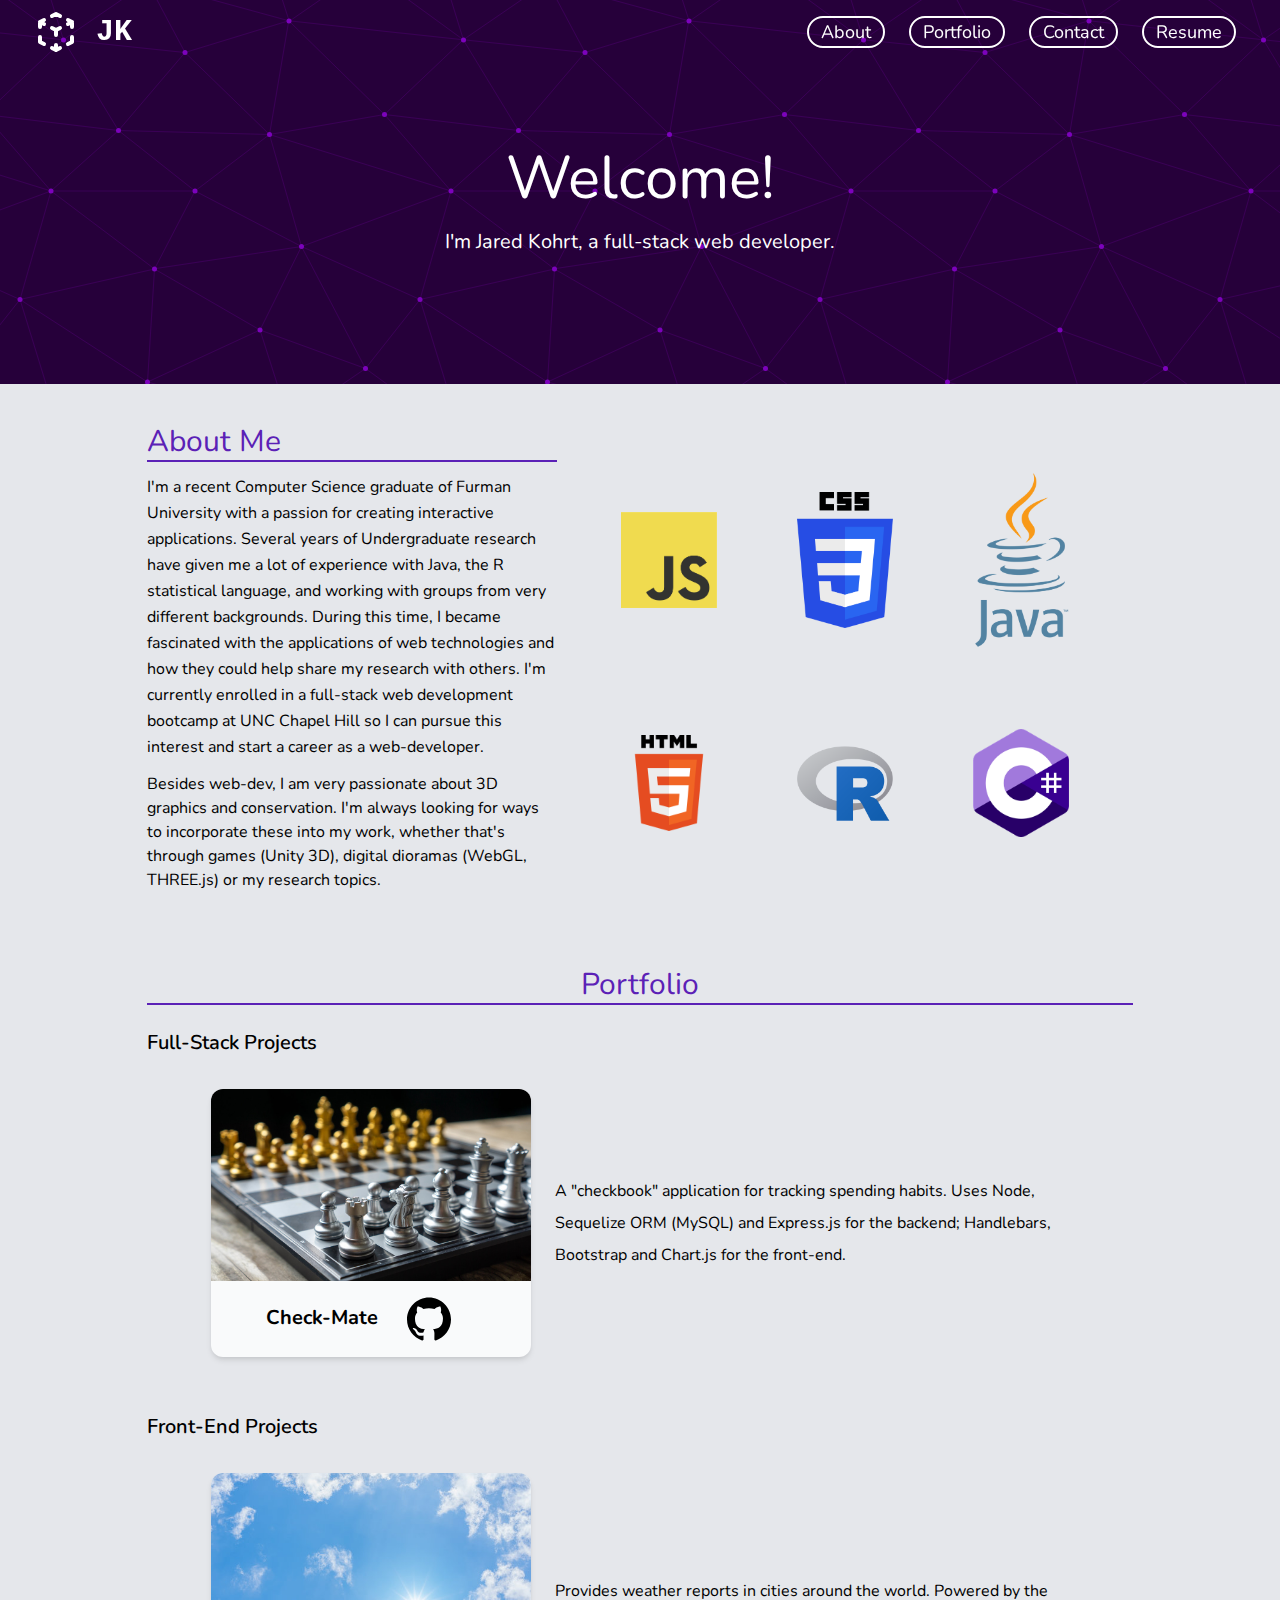
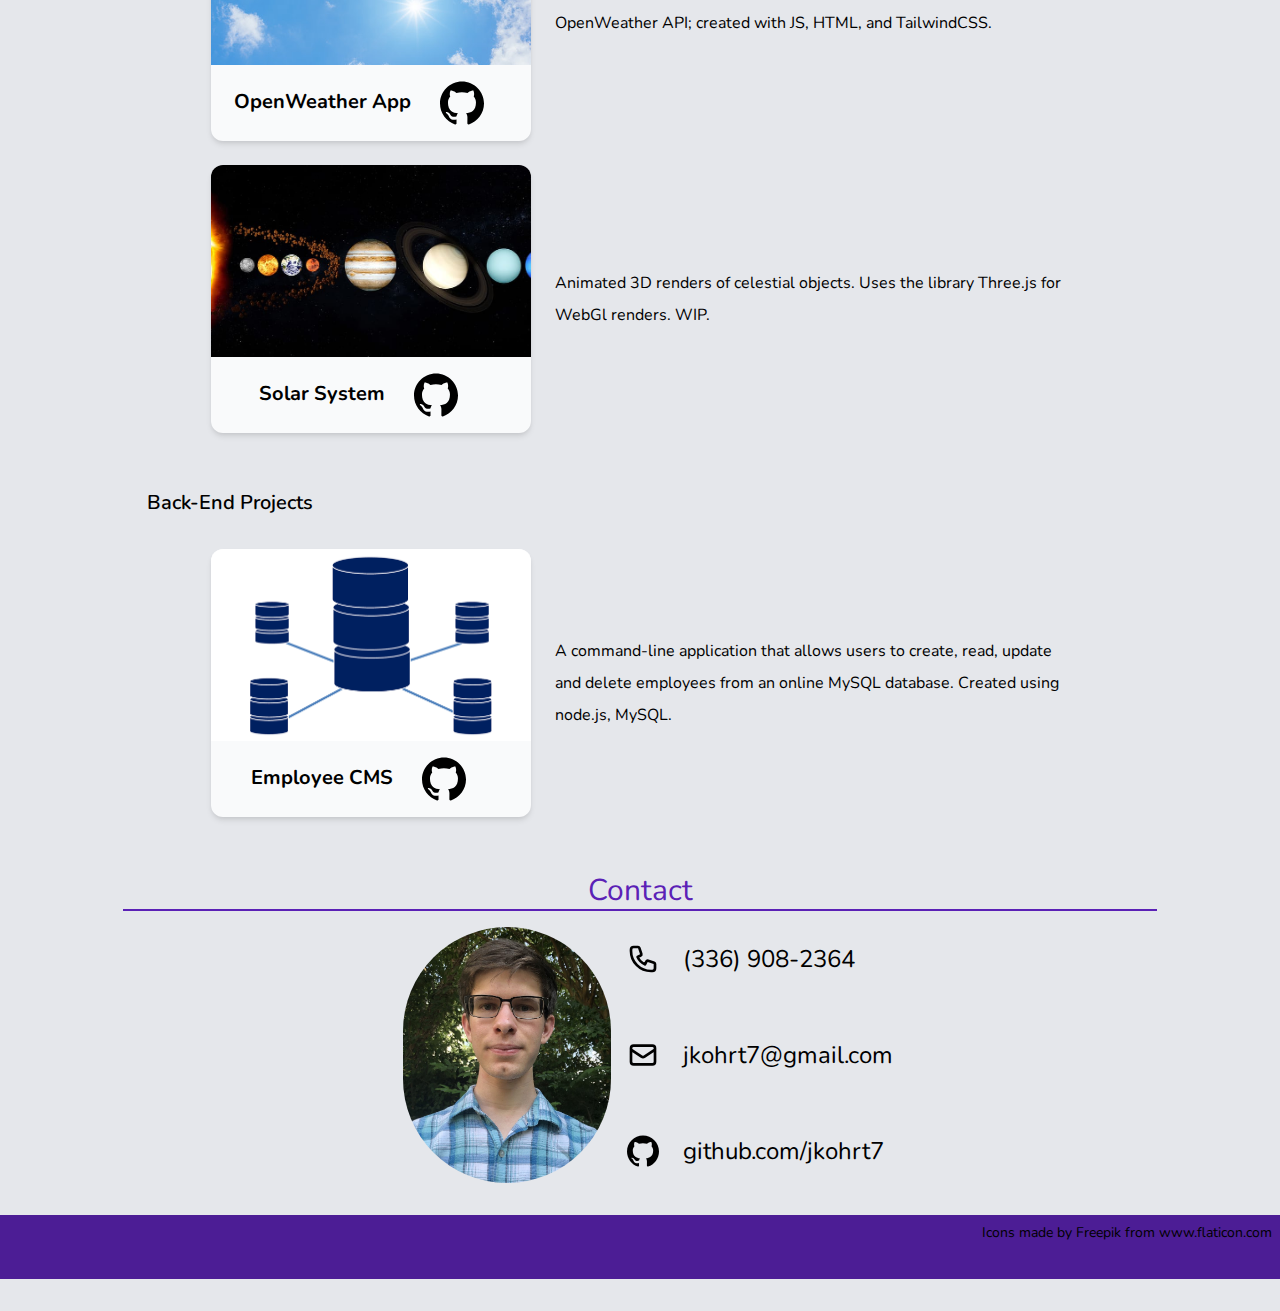
==== commit 8ba153e7: "Changed backgrounds and added some icons" ====
--- a/index.html
+++ b/index.html
@@ -3,7 +3,8 @@
     <meta charset="UTF-8">
     <meta http-equiv="X-UA-Compatible" content="IE=edge">
     <meta name="viewport" content="width=device-width, initial-scale=1.0">
-    <title>Document</title>
+    <title>Jared Kohrt</title>
+    <link rel="icon" type="image/x-icon" href="img/binary-code.png">
     <link rel = "stylesheet" href = "styles.css">
 </head>
 
@@ -60,8 +61,8 @@
 
         <!--Main content: has three columns of content, but left and right are just for spacing.-->
         <main class = "flex flex-col">
-            <!--LEFT BORDER-->
-            <div class = "p-4 md:m-auto w-full md:w-9/12">
+            <!--Container; keeps it centered-->
+            <div class = "p-4 md:m-auto w-full md:w-10/12">
 
                 <!--CONTENT-->
                 <div id = "center-content" class = "">
@@ -107,7 +108,11 @@
                                 <!--Card-->
                                 <div class = "rounded-xl bg-gray-50 shadow-md flex-auto">
                                     <a href="https://check-mate-finance-tool.herokuapp.com/">
-                                        <img class = "w-80 h-48 object-scale-down py-6 m-auto" src="img/chess.png" alt="chess-icon">
+
+                                        <div class = "bg-cover bg-center rounded-t-xl" style = "background-image: url(img/chess.jpg);">
+                                            <div class = "w-80 h-48 "></div>
+                                        </div>
+
                                         <div class = "m-4 font-bold text-center text-xl">
                                             <span>Check-Mate</span>
                                             <a href="https://github.com/jordandub1/check-mate">
@@ -118,7 +123,7 @@
                                 </div>
 
                                 <!--Description-->
-                                <div class = "leading-loose w-9/12 flex-shrink m-auto pt-4 md:pl-6 md:pt-0">
+                                <div class = "leading-loose w-9/12 flex-grow m-auto pt-4 md:pl-6 md:pt-0">
                                     A "checkbook" application for tracking spending habits. Uses Node, Sequelize ORM (MySQL) and Express.js for the backend; 
                                     Handlebars, Bootstrap and Chart.js for the front-end.
                                 </div>
@@ -195,14 +200,15 @@
                                 <!--Card-->
                                 <div class = "rounded-xl bg-gray-50 flex-auto shadow-md">
                                     <a href = "https://github.com/jkohrt7/Employee_CMS">
-                                        <div class = "bg-green-500 rounded-t-xl ">
-                                            <img class = "w-80 h-48 object-scale-down p-4 m-auto" src="img/db.png" alt="db-icon">
+
+                                        <div class = "bg-cover bg-center rounded-t-xl" style = "background-image: url(img/db.png);">
+                                            <div class = "w-80 h-48 "></div>
                                         </div>
                                         
                                         <div class = "m-4 font-bold text-center text-xl">
                                             <span>Employee CMS</span>
                                             <a href="https://github.com/jordandub1/check-mate">
-                                                <img class = "h-11 mx-6 inline mb-3" src="img/github.svg" alt="github icon">
+                                                <img class = "h-11 mx-6 inline" src="img/github.svg" alt="github icon">
                                             </a>
                                         </div>
                                     </a>
@@ -241,6 +247,15 @@
                                     </svg>
                                     <h2 class= "md:text-2xl pl-6">jkohrt7@gmail.com</h2>
                                 </div>
+
+                                <div class = flex>
+                                    <a href="https://github.com/jkohrt7">
+                                        <img class = "h-8 w-8" src="img/github.svg" alt="github icon">
+                                    </a>
+                                    <h2 class= "md:text-2xl pl-6">github.com/jkohrt7</h2>
+                                </div>
+
+
                             </div>
                         </div>
                     </section>
@@ -252,15 +267,9 @@
         </main>
 
         <footer>
-            <section class = "flex flex-row justify-center align-middle h-16 bg-purple-900 p-2">
-
-                <a href="https://github.com/jkohrt7">
-                    <img class = "h-11 mx-6" src="img/github.svg" alt="github icon">
-                </a>
+            <section class = "flex flex-row justify-end align-right h-16 bg-purple-900 p-2">
                 
-                <a href="https://www.linkedin.com/in/jared-kohrt-85029a19a/">
-                    <img class = "h-11 mx-6" src="img/linkedin.svg" alt="the linkedin icon">
-                </a>
+                <div class = "text-sm ">Icons made by <a href="https://www.freepik.com" title="Freepik">Freepik</a> from <a href="https://www.flaticon.com/" title="Flaticon">www.flaticon.com</a></div>
 
             </section>
 
